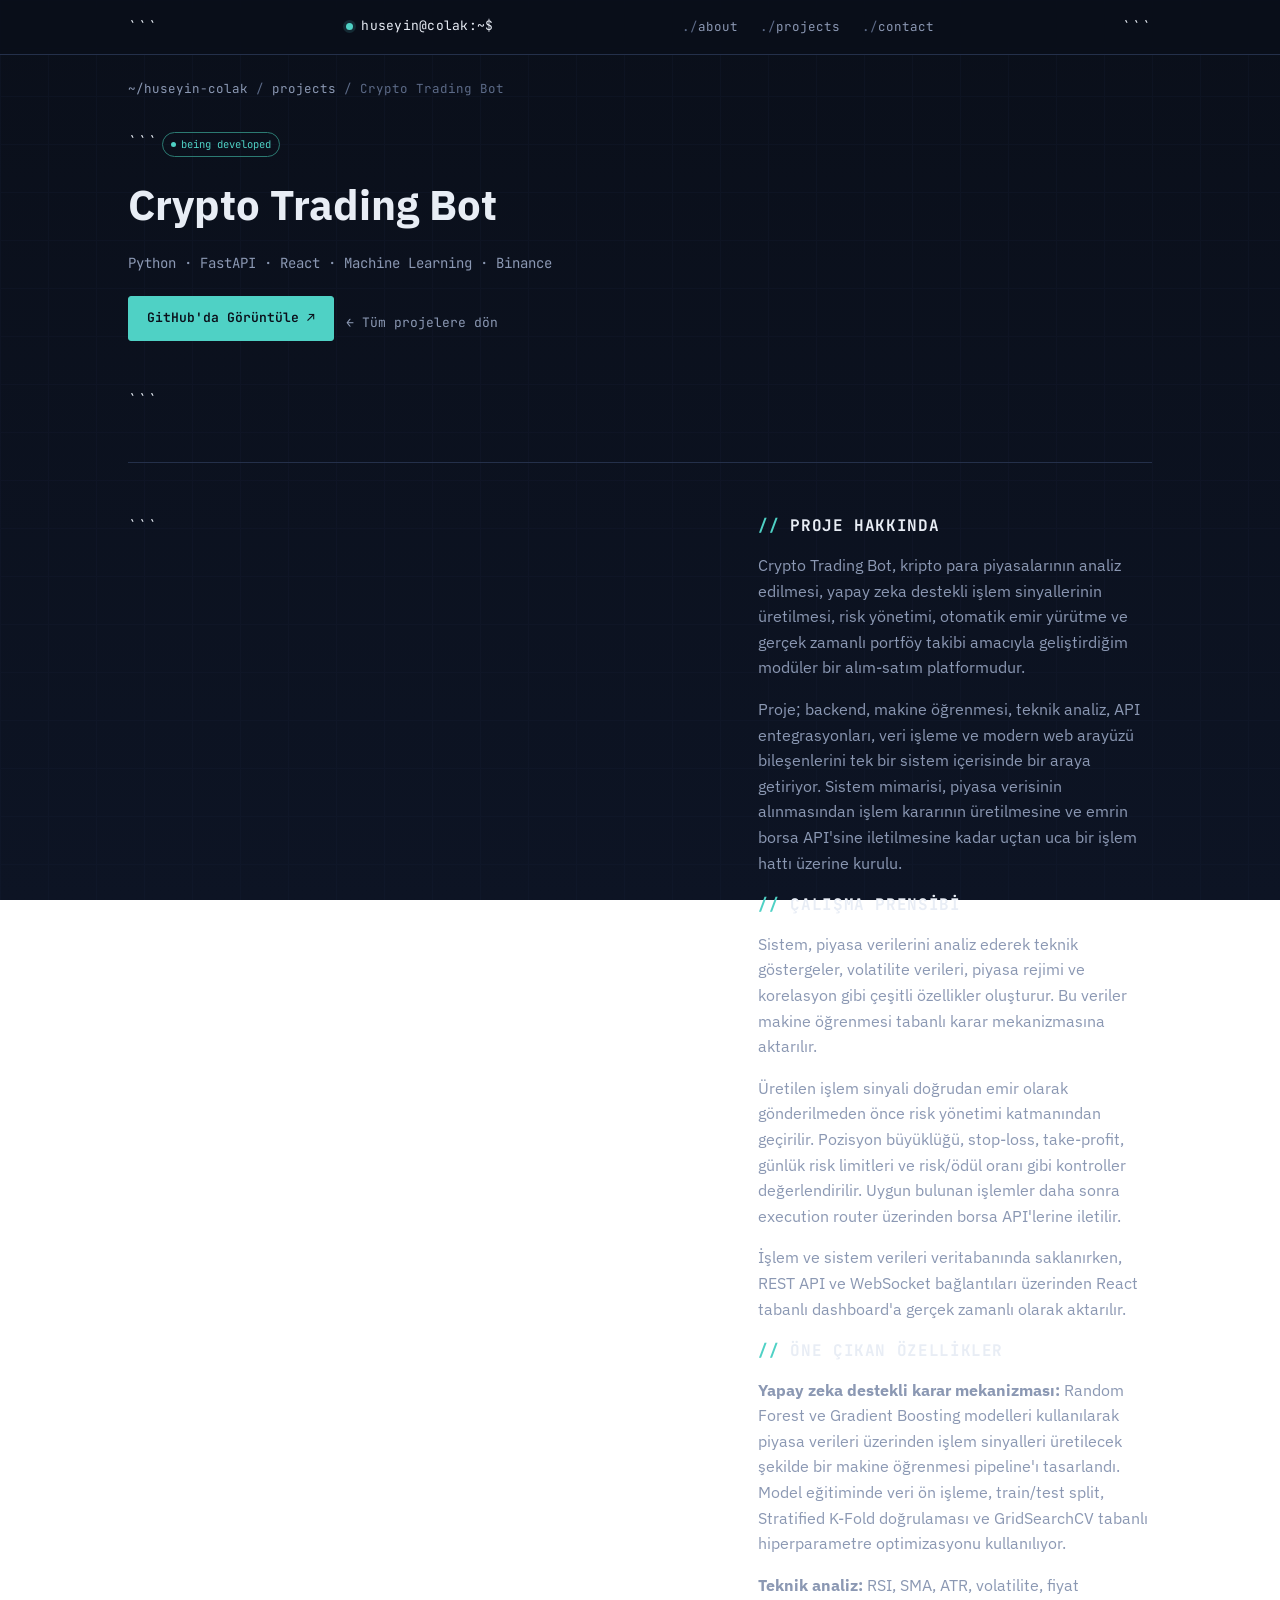
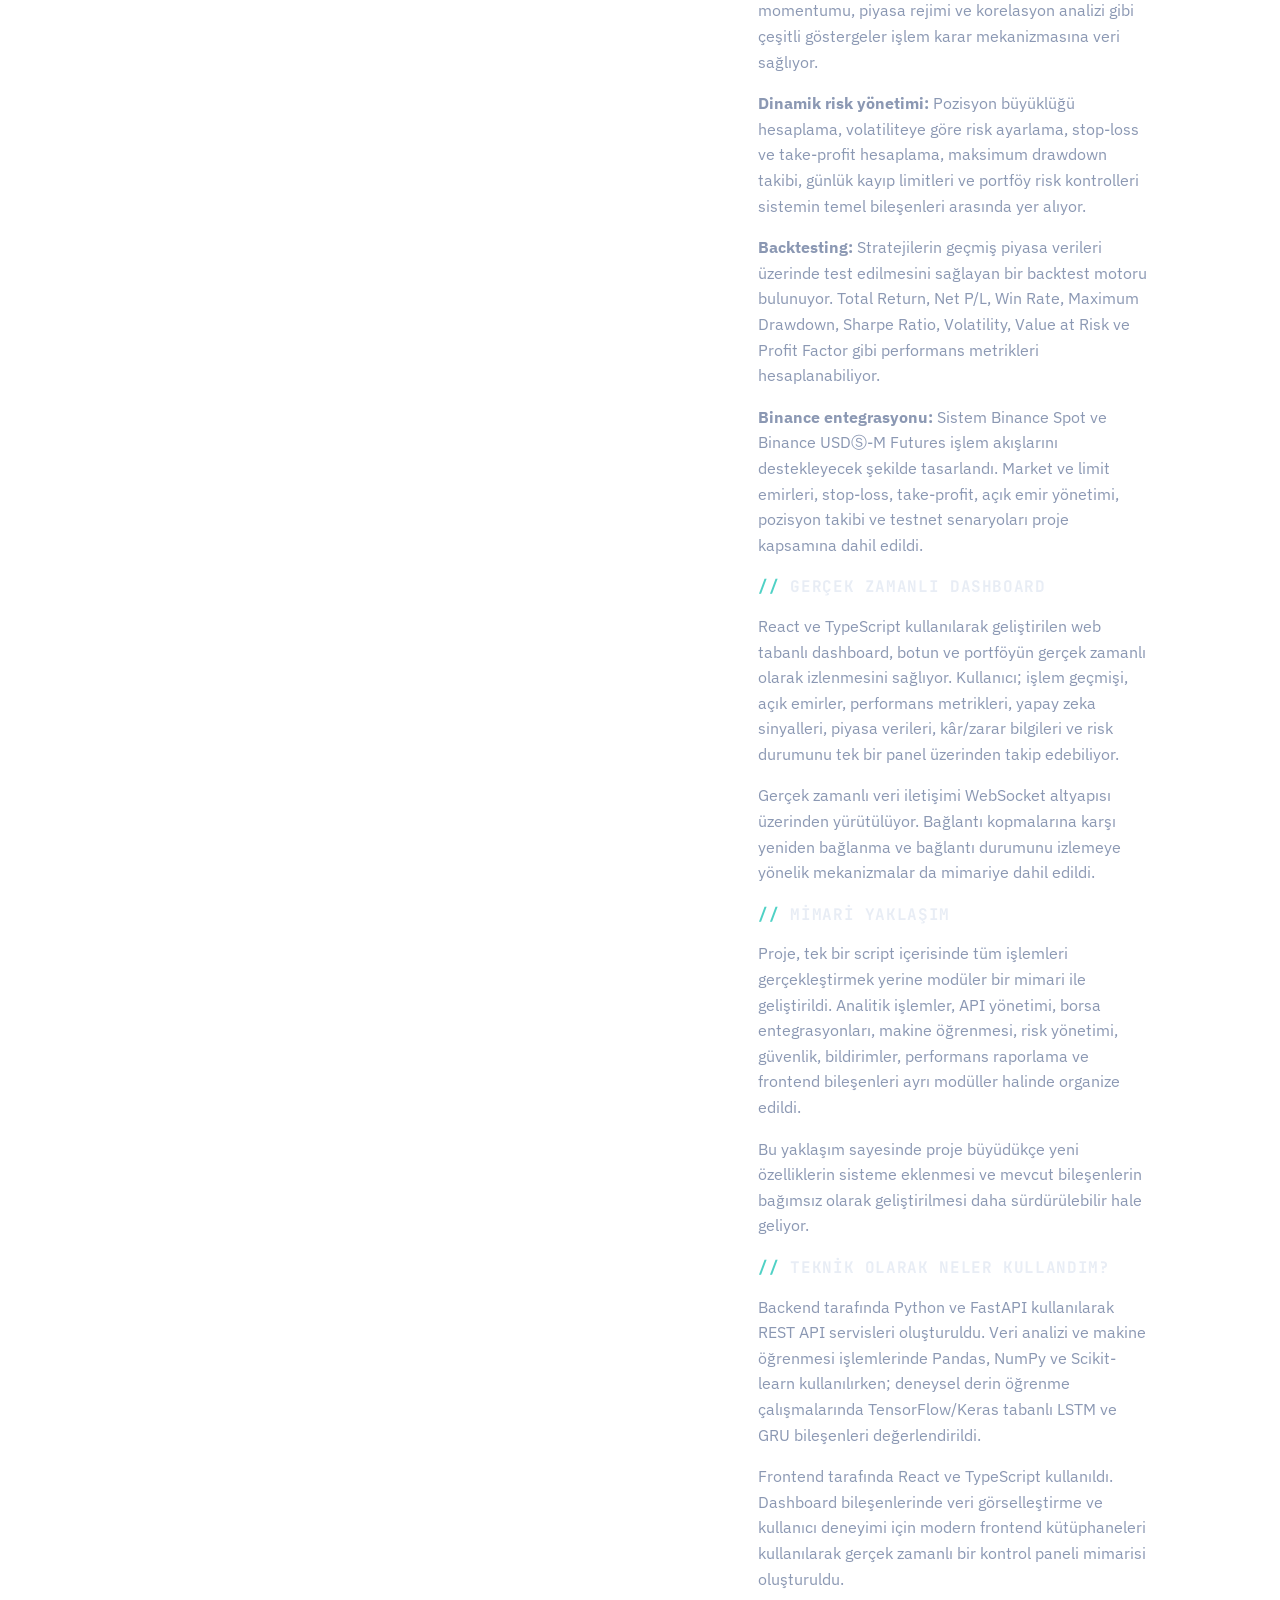
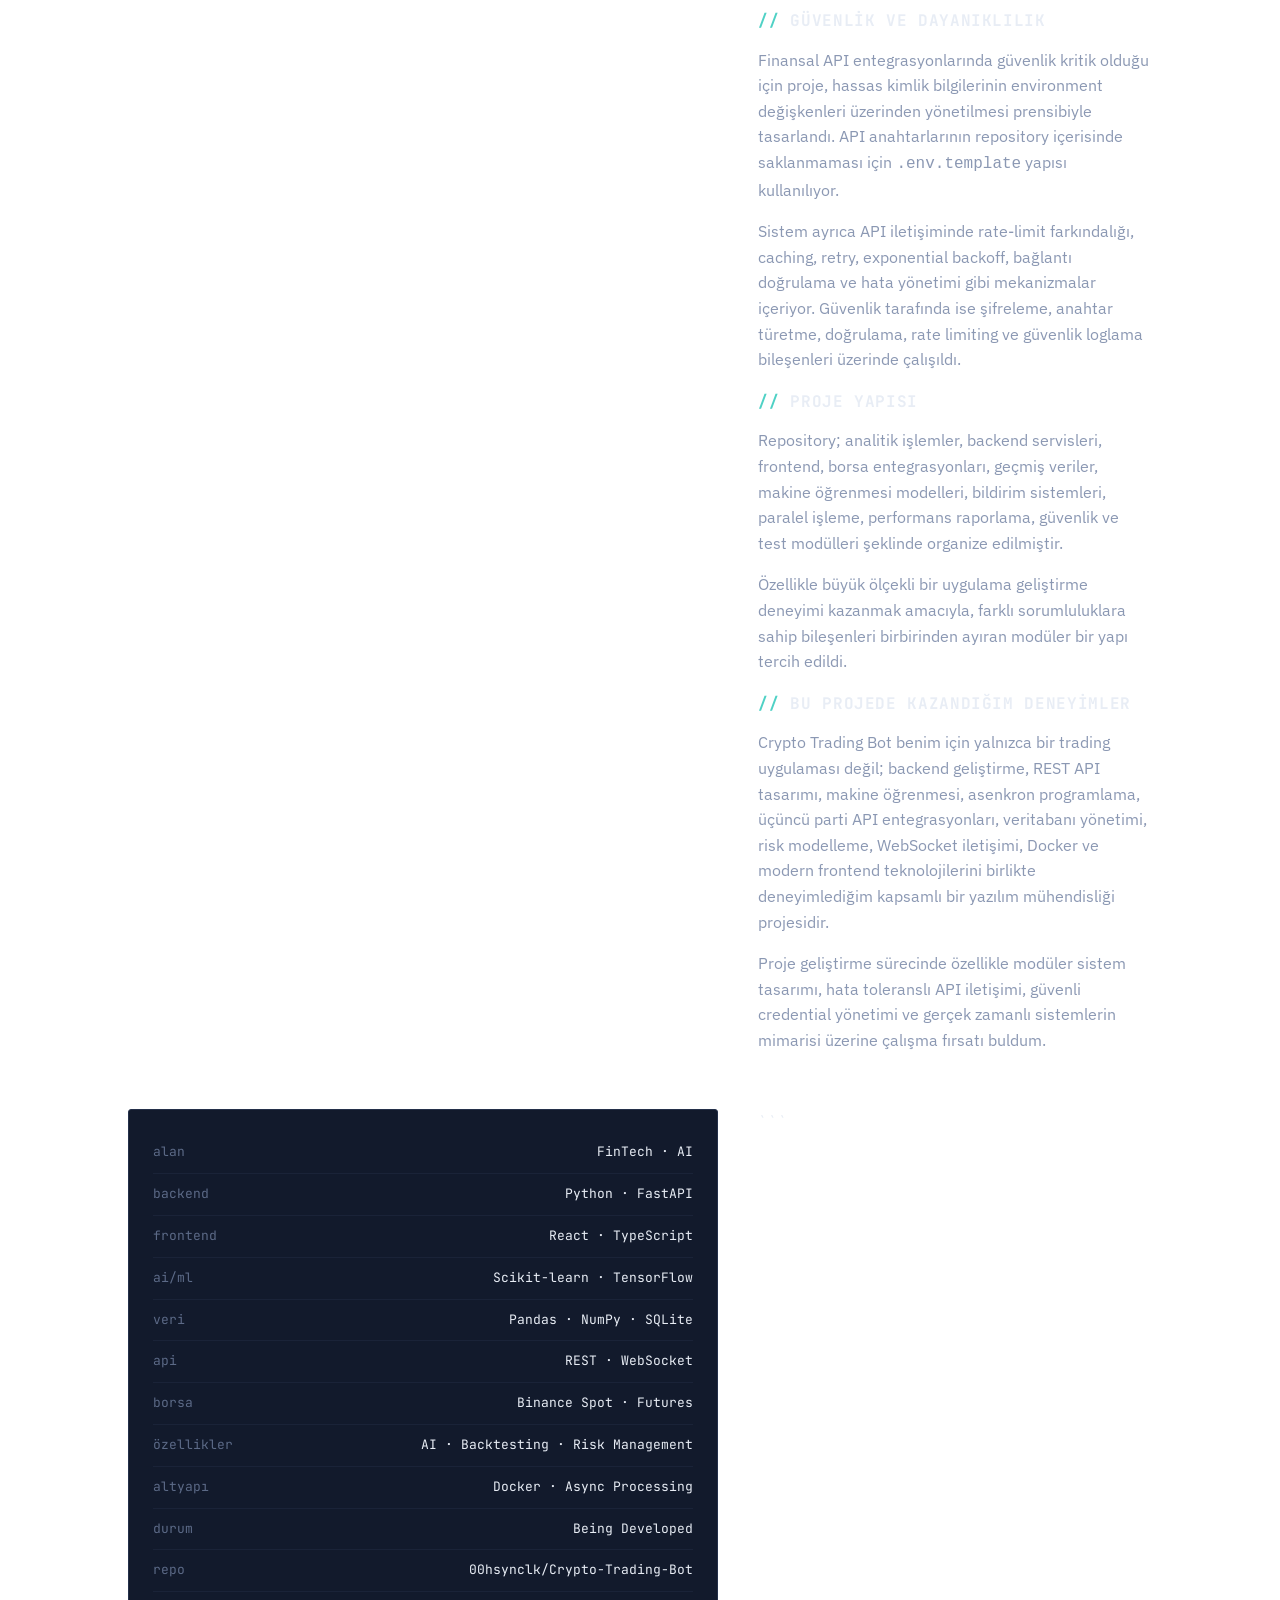
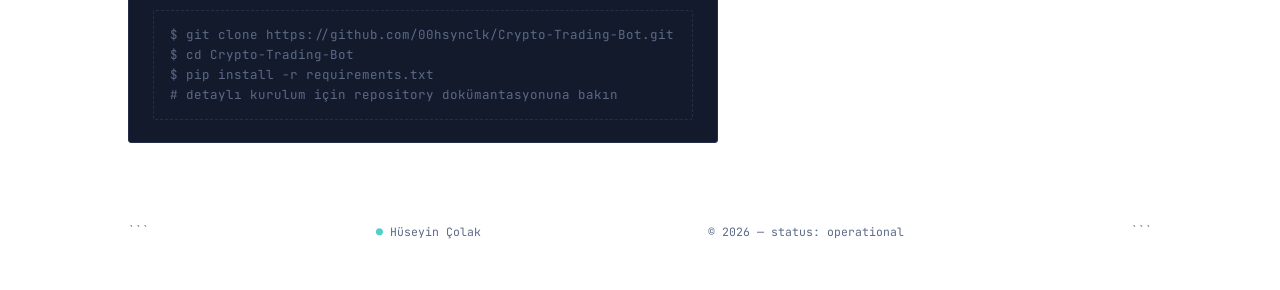
==== projects/crypto-trading-bot.html @ c1b50e59 "Update and rename ev-ilani-database.html to crypto-trading-bot.html" ====
<!DOCTYPE html>

<html lang="tr">
<head>
<meta charset="UTF-8">
<meta name="viewport" content="width=device-width, initial-scale=1.0">

<title>Crypto Trading Bot — Hüseyin Çolak</title>

<link rel="preconnect" href="https://fonts.googleapis.com">
<link href="https://fonts.googleapis.com/css2?family=JetBrains+Mono:wght@400;500;600;700&family=IBM+Plex+Sans:wght@400;500;600;700&display=swap" rel="stylesheet">

<link rel="stylesheet" href="../style.css">
</head>

<body>

<nav class="topnav">
  <div class="topnav-inner">

```
<a class="brand" href="../index.html#projects">
  <span class="dot"></span>
  huseyin@colak:~$
</a>

<div class="navlinks">
  <a href="../index.html#about">about</a>
  <a href="../index.html#projects">projects</a>
  <a href="../index.html#contact">contact</a>
</div>
```

  </div>
</nav>

<div class="wrap">

  <div class="breadcrumb">
    <a href="../index.html">~/huseyin-colak</a>
    /
    <a href="../index.html#projects">projects</a>
    /
    Crypto Trading Bot
  </div>

  <!-- HERO -->

  <header class="proj-hero">

```
<span class="pill">being developed</span>

<h1>Crypto Trading Bot</h1>

<p class="sub">
  Python · FastAPI · React · Machine Learning · Binance
</p>


<div class="hero-actions">

  <a
    class="btn primary"
    href="https://github.com/00hsynclk/Crypto-Trading-Bot"
    target="_blank"
    rel="noopener"
  >
    GitHub'da Görüntüle ↗
  </a>

  <a
    class="back-btn"
    href="../index.html#projects"
  >
    ← Tüm projelere dön
  </a>

</div>
```

  </header>

  <!-- PROJECT CONTENT -->

  <div class="proj-body">

```
<div>

  <h2>proje hakkında</h2>

  <p>
    Crypto Trading Bot, kripto para piyasalarının analiz edilmesi,
    yapay zeka destekli işlem sinyallerinin üretilmesi, risk yönetimi,
    otomatik emir yürütme ve gerçek zamanlı portföy takibi amacıyla
    geliştirdiğim modüler bir alım-satım platformudur.
  </p>

  <p>
    Proje; backend, makine öğrenmesi, teknik analiz, API entegrasyonları,
    veri işleme ve modern web arayüzü bileşenlerini tek bir sistem
    içerisinde bir araya getiriyor. Sistem mimarisi, piyasa verisinin
    alınmasından işlem kararının üretilmesine ve emrin borsa API'sine
    iletilmesine kadar uçtan uca bir işlem hattı üzerine kurulu.
  </p>


  <h2>çalışma prensibi</h2>

  <p>
    Sistem, piyasa verilerini analiz ederek teknik göstergeler,
    volatilite verileri, piyasa rejimi ve korelasyon gibi çeşitli
    özellikler oluşturur. Bu veriler makine öğrenmesi tabanlı karar
    mekanizmasına aktarılır.
  </p>

  <p>
    Üretilen işlem sinyali doğrudan emir olarak gönderilmeden önce
    risk yönetimi katmanından geçirilir. Pozisyon büyüklüğü, stop-loss,
    take-profit, günlük risk limitleri ve risk/ödül oranı gibi
    kontroller değerlendirilir. Uygun bulunan işlemler daha sonra
    execution router üzerinden borsa API'lerine iletilir.
  </p>

  <p>
    İşlem ve sistem verileri veritabanında saklanırken, REST API ve
    WebSocket bağlantıları üzerinden React tabanlı dashboard'a gerçek
    zamanlı olarak aktarılır.
  </p>


  <h2>öne çıkan özellikler</h2>

  <p>
    <strong>Yapay zeka destekli karar mekanizması:</strong>
    Random Forest ve Gradient Boosting modelleri kullanılarak piyasa
    verileri üzerinden işlem sinyalleri üretilecek şekilde bir makine
    öğrenmesi pipeline'ı tasarlandı. Model eğitiminde veri ön işleme,
    train/test split, Stratified K-Fold doğrulaması ve GridSearchCV
    tabanlı hiperparametre optimizasyonu kullanılıyor.
  </p>

  <p>
    <strong>Teknik analiz:</strong>
    RSI, SMA, ATR, volatilite, fiyat momentumu, piyasa rejimi ve
    korelasyon analizi gibi çeşitli göstergeler işlem karar mekanizmasına
    veri sağlıyor.
  </p>

  <p>
    <strong>Dinamik risk yönetimi:</strong>
    Pozisyon büyüklüğü hesaplama, volatiliteye göre risk ayarlama,
    stop-loss ve take-profit hesaplama, maksimum drawdown takibi,
    günlük kayıp limitleri ve portföy risk kontrolleri sistemin temel
    bileşenleri arasında yer alıyor.
  </p>

  <p>
    <strong>Backtesting:</strong>
    Stratejilerin geçmiş piyasa verileri üzerinde test edilmesini sağlayan
    bir backtest motoru bulunuyor. Total Return, Net P/L, Win Rate,
    Maximum Drawdown, Sharpe Ratio, Volatility, Value at Risk ve
    Profit Factor gibi performans metrikleri hesaplanabiliyor.
  </p>

  <p>
    <strong>Binance entegrasyonu:</strong>
    Sistem Binance Spot ve Binance USDⓈ-M Futures işlem akışlarını
    destekleyecek şekilde tasarlandı. Market ve limit emirleri,
    stop-loss, take-profit, açık emir yönetimi, pozisyon takibi ve
    testnet senaryoları proje kapsamına dahil edildi.
  </p>


  <h2>gerçek zamanlı dashboard</h2>

  <p>
    React ve TypeScript kullanılarak geliştirilen web tabanlı dashboard,
    botun ve portföyün gerçek zamanlı olarak izlenmesini sağlıyor.
    Kullanıcı; işlem geçmişi, açık emirler, performans metrikleri,
    yapay zeka sinyalleri, piyasa verileri, kâr/zarar bilgileri ve
    risk durumunu tek bir panel üzerinden takip edebiliyor.
  </p>

  <p>
    Gerçek zamanlı veri iletişimi WebSocket altyapısı üzerinden
    yürütülüyor. Bağlantı kopmalarına karşı yeniden bağlanma ve
    bağlantı durumunu izlemeye yönelik mekanizmalar da mimariye
    dahil edildi.
  </p>


  <h2>mimari yaklaşım</h2>

  <p>
    Proje, tek bir script içerisinde tüm işlemleri gerçekleştirmek yerine
    modüler bir mimari ile geliştirildi. Analitik işlemler, API yönetimi,
    borsa entegrasyonları, makine öğrenmesi, risk yönetimi, güvenlik,
    bildirimler, performans raporlama ve frontend bileşenleri ayrı
    modüller halinde organize edildi.
  </p>

  <p>
    Bu yaklaşım sayesinde proje büyüdükçe yeni özelliklerin sisteme
    eklenmesi ve mevcut bileşenlerin bağımsız olarak geliştirilmesi
    daha sürdürülebilir hale geliyor.
  </p>


  <h2>teknik olarak neler kullandım?</h2>

  <p>
    Backend tarafında Python ve FastAPI kullanılarak REST API servisleri
    oluşturuldu. Veri analizi ve makine öğrenmesi işlemlerinde Pandas,
    NumPy ve Scikit-learn kullanılırken; deneysel derin öğrenme
    çalışmalarında TensorFlow/Keras tabanlı LSTM ve GRU bileşenleri
    değerlendirildi.
  </p>

  <p>
    Frontend tarafında React ve TypeScript kullanıldı. Dashboard
    bileşenlerinde veri görselleştirme ve kullanıcı deneyimi için
    modern frontend kütüphaneleri kullanılarak gerçek zamanlı bir
    kontrol paneli mimarisi oluşturuldu.
  </p>


  <h2>güvenlik ve dayanıklılık</h2>

  <p>
    Finansal API entegrasyonlarında güvenlik kritik olduğu için proje,
    hassas kimlik bilgilerinin environment değişkenleri üzerinden
    yönetilmesi prensibiyle tasarlandı. API anahtarlarının repository
    içerisinde saklanmaması için <code>.env.template</code> yapısı
    kullanılıyor.
  </p>

  <p>
    Sistem ayrıca API iletişiminde rate-limit farkındalığı, caching,
    retry, exponential backoff, bağlantı doğrulama ve hata yönetimi
    gibi mekanizmalar içeriyor. Güvenlik tarafında ise şifreleme,
    anahtar türetme, doğrulama, rate limiting ve güvenlik loglama
    bileşenleri üzerinde çalışıldı.
  </p>


  <h2>proje yapısı</h2>

  <p>
    Repository; analitik işlemler, backend servisleri, frontend,
    borsa entegrasyonları, geçmiş veriler, makine öğrenmesi modelleri,
    bildirim sistemleri, paralel işleme, performans raporlama,
    güvenlik ve test modülleri şeklinde organize edilmiştir.
  </p>

  <p>
    Özellikle büyük ölçekli bir uygulama geliştirme deneyimi kazanmak
    amacıyla, farklı sorumluluklara sahip bileşenleri birbirinden
    ayıran modüler bir yapı tercih edildi.
  </p>


  <h2>bu projede kazandığım deneyimler</h2>

  <p>
    Crypto Trading Bot benim için yalnızca bir trading uygulaması değil;
    backend geliştirme, REST API tasarımı, makine öğrenmesi,
    asenkron programlama, üçüncü parti API entegrasyonları,
    veritabanı yönetimi, risk modelleme, WebSocket iletişimi,
    Docker ve modern frontend teknolojilerini birlikte deneyimlediğim
    kapsamlı bir yazılım mühendisliği projesidir.
  </p>

  <p>
    Proje geliştirme sürecinde özellikle modüler sistem tasarımı,
    hata toleranslı API iletişimi, güvenli credential yönetimi ve
    gerçek zamanlı sistemlerin mimarisi üzerine çalışma fırsatı
    buldum.
  </p>

</div>



<!-- SPEC PANEL -->

<aside class="spec-panel">

  <div class="row">
    <span class="k">alan</span>
    <span class="v">FinTech · AI</span>
  </div>

  <div class="row">
    <span class="k">backend</span>
    <span class="v">Python · FastAPI</span>
  </div>

  <div class="row">
    <span class="k">frontend</span>
    <span class="v">React · TypeScript</span>
  </div>

  <div class="row">
    <span class="k">ai/ml</span>
    <span class="v">Scikit-learn · TensorFlow</span>
  </div>

  <div class="row">
    <span class="k">veri</span>
    <span class="v">Pandas · NumPy · SQLite</span>
  </div>

  <div class="row">
    <span class="k">api</span>
    <span class="v">REST · WebSocket</span>
  </div>

  <div class="row">
    <span class="k">borsa</span>
    <span class="v">Binance Spot · Futures</span>
  </div>

  <div class="row">
    <span class="k">özellikler</span>
    <span class="v">AI · Backtesting · Risk Management</span>
  </div>

  <div class="row">
    <span class="k">altyapı</span>
    <span class="v">Docker · Async Processing</span>
  </div>

  <div class="row">
    <span class="k">durum</span>
    <span class="v">Being Developed</span>
  </div>

  <div class="row">
    <span class="k">repo</span>

    <span class="v">
      <a
        href="https://github.com/00hsynclk/Crypto-Trading-Bot"
        target="_blank"
        rel="noopener"
      >
        00hsynclk/Crypto-Trading-Bot
      </a>
    </span>

  </div>


  <div class="note-box">
    $ git clone https://github.com/00hsynclk/Crypto-Trading-Bot.git<br>
    $ cd Crypto-Trading-Bot<br>
    $ pip install -r requirements.txt<br>
    # detaylı kurulum için repository dokümantasyonuna bakın
  </div>

</aside>
```

  </div>

  <!-- FOOTER -->

  <footer>

```
<div>
  <span class="live-dot">●</span>
  Hüseyin Çolak
</div>

<div>
  © 2026 — status: operational
</div>
```

  </footer>

</div>

<script src="../script.js"></script>

</body>
</html>
---- style.css ----
/* ============================================================
   HÜSEYİN ÇOLAK — SYSTEM STATUS PORTFOLIO
   Design tokens
   ============================================================ */

:root {
  --bg: #0a0f1a;
  --bg-grid: #0d1424;
  --panel: #121a2c;
  --panel-2: #172136;
  --border: #24304a;
  --border-soft: #1a2338;
  --text: #e8edf5;
  --text-muted: #8b98b3;
  --text-dim: #5c6a87;
  --accent: #4fd1c5;
  --accent-dim: #2c7a72;
  --accent-amber: #f5a623;
  --accent-amber-dim: #8a5e14;
  --mono: "JetBrains Mono", "IBM Plex Mono", ui-monospace, monospace;
  --sans: "IBM Plex Sans", "Inter", system-ui, -apple-system, sans-serif;
  --radius: 3px;
  --max-w: 1080px;
}

* { box-sizing: border-box; }

html {
  scroll-behavior: smooth;
}

@media (prefers-reduced-motion: reduce) {
  html { scroll-behavior: auto; }
  *, *::before, *::after {
    animation-duration: 0.001ms !important;
    animation-iteration-count: 1 !important;
    transition-duration: 0.001ms !important;
  }
}

body {
  margin: 0;
  background:
    linear-gradient(180deg, var(--bg) 0%, var(--bg-grid) 100%);
  background-attachment: fixed;
  color: var(--text);
  font-family: var(--sans);
  font-size: 16px;
  line-height: 1.6;
  -webkit-font-smoothing: antialiased;
}

/* faint grid texture */
body::before {
  content: "";
  position: fixed;
  inset: 0;
  pointer-events: none;
  background-image:
    linear-gradient(var(--border-soft) 1px, transparent 1px),
    linear-gradient(90deg, var(--border-soft) 1px, transparent 1px);
  background-size: 48px 48px;
  opacity: 0.25;
  z-index: 0;
}

a { color: inherit; text-decoration: none; }

::selection {
  background: var(--accent-dim);
  color: #fff;
}

:focus-visible {
  outline: 2px solid var(--accent);
  outline-offset: 2px;
}

.wrap {
  position: relative;
  z-index: 1;
  max-width: var(--max-w);
  margin: 0 auto;
  padding: 0 28px;
}

/* ---------- top nav ---------- */
.topnav {
  position: sticky;
  top: 0;
  z-index: 50;
  background: rgba(10, 15, 26, 0.86);
  backdrop-filter: blur(10px);
  border-bottom: 1px solid var(--border);
}

.topnav-inner {
  max-width: var(--max-w);
  margin: 0 auto;
  padding: 14px 28px;
  display: flex;
  align-items: center;
  justify-content: space-between;
  gap: 16px;
  flex-wrap: wrap;
}

.brand {
  font-family: var(--mono);
  font-size: 13px;
  letter-spacing: 0.02em;
  color: var(--text);
  display: flex;
  align-items: center;
  gap: 8px;
}

.brand .dot {
  width: 7px;
  height: 7px;
  border-radius: 50%;
  background: var(--accent);
  box-shadow: 0 0 0 3px rgba(79, 209, 197, 0.15);
  animation: pulse 2.4s ease-in-out infinite;
  flex-shrink: 0;
}

@keyframes pulse {
  0%, 100% { box-shadow: 0 0 0 3px rgba(79, 209, 197, 0.15); opacity: 1; }
  50% { box-shadow: 0 0 0 6px rgba(79, 209, 197, 0.05); opacity: 0.75; }
}

.navlinks {
  display: flex;
  gap: 22px;
  font-family: var(--mono);
  font-size: 12.5px;
  color: var(--text-muted);
  flex-wrap: wrap;
}

.navlinks a { transition: color 0.15s; white-space: nowrap; }
.navlinks a:hover { color: var(--accent); }
.navlinks a::before { content: "./"; color: var(--text-dim); }

/* ---------- hero ---------- */
.hero {
  padding: 88px 0 64px;
  border-bottom: 1px solid var(--border);
}

.status-line {
  font-family: var(--mono);
  font-size: 12.5px;
  color: var(--accent);
  letter-spacing: 0.06em;
  display: inline-flex;
  align-items: center;
  gap: 8px;
  padding: 5px 10px;
  border: 1px solid var(--accent-dim);
  border-radius: var(--radius);
  background: rgba(79, 209, 197, 0.06);
  margin-bottom: 28px;
}

.status-line .dot {
  width: 6px; height: 6px; border-radius: 50%;
  background: var(--accent);
  animation: pulse 2.4s ease-in-out infinite;
}

.hero h1 {
  font-family: var(--mono);
  font-weight: 700;
  font-size: clamp(34px, 6vw, 58px);
  line-height: 1.05;
  margin: 0 0 6px;
  letter-spacing: -0.01em;
}

.hero h1 .cursor {
  display: inline-block;
  width: 0.5em;
  background: var(--accent);
  animation: blink 1s steps(1) infinite;
  margin-left: 4px;
}

@keyframes blink { 50% { opacity: 0; } }

.hero .role {
  font-family: var(--mono);
  font-size: clamp(14px, 2vw, 17px);
  color: var(--accent-amber);
  margin: 0 0 22px;
  letter-spacing: 0.02em;
}

.hero p.lede {
  max-width: 620px;
  color: var(--text-muted);
  font-size: 16px;
  margin: 0 0 34px;
}

.hero-actions {
  display: flex;
  gap: 12px;
  flex-wrap: wrap;
  margin-bottom: 46px;
}

.btn {
  font-family: var(--mono);
  font-size: 13px;
  padding: 11px 18px;
  border-radius: var(--radius);
  border: 1px solid var(--border);
  color: var(--text);
  display: inline-flex;
  align-items: center;
  gap: 8px;
  transition: border-color 0.15s, background 0.15s, transform 0.1s;
}

.btn:hover { border-color: var(--accent); background: rgba(79, 209, 197, 0.06); transform: translateY(-1px); }

.btn.primary {
  background: var(--accent);
  color: #0a0f1a;
  border-color: var(--accent);
  font-weight: 600;
}

.btn.primary:hover { background: #6fe0d5; }

.stat-row {
  display: flex;
  flex-wrap: wrap;
  gap: 0;
  font-family: var(--mono);
  border: 1px solid var(--border);
  border-radius: var(--radius);
  overflow: hidden;
}

.stat {
  flex: 1;
  min-width: 130px;
  padding: 16px 20px;
  border-right: 1px solid var(--border);
}
.stat:last-child { border-right: none; }

.stat .num { font-size: 22px; color: var(--accent); font-weight: 700; }
.stat .label { font-size: 11px; color: var(--text-dim); text-transform: uppercase; letter-spacing: 0.06em; margin-top: 4px; }

/* ---------- sections ---------- */
section { padding: 72px 0; border-bottom: 1px solid var(--border); }
section:last-of-type { border-bottom: none; }

.section-head {
  display: flex;
  align-items: baseline;
  gap: 14px;
  margin-bottom: 34px;
}

.section-head .idx {
  font-family: var(--mono);
  font-size: 12px;
  color: var(--text-dim);
  border: 1px solid var(--border);
  padding: 3px 8px;
  border-radius: var(--radius);
}

.section-head h2 {
  font-family: var(--mono);
  font-size: 22px;
  margin: 0;
  letter-spacing: -0.01em;
}

.section-head .rule {
  flex: 1;
  height: 1px;
  background: repeating-linear-gradient(90deg, var(--border) 0 6px, transparent 6px 12px);
}

/* fade-in-on-scroll */
.reveal {
  opacity: 0;
  transform: translateY(14px);
  transition: opacity 0.6s ease, transform 0.6s ease;
}
.reveal.in { opacity: 1; transform: translateY(0); }

/* ---------- about ---------- */
.about-grid {
  display: grid;
  grid-template-columns: 1.4fr 1fr;
  gap: 40px;
}

.about-grid p { color: var(--text-muted); margin: 0 0 16px; }
.about-grid p:last-child { margin-bottom: 0; }

.info-panel {
  background: var(--panel);
  border: 1px solid var(--border);
  border-radius: var(--radius);
  padding: 20px 22px;
  font-family: var(--mono);
  font-size: 13px;
  height: fit-content;
}

.info-panel .row {
  display: flex;
  justify-content: space-between;
  gap: 12px;
  padding: 9px 0;
  border-bottom: 1px solid var(--border-soft);
}
.info-panel .row:last-child { border-bottom: none; }
.info-panel .row .k { color: var(--text-dim); }
.info-panel .row .v { color: var(--text); text-align: right; }
.info-panel .row .v a:hover { color: var(--accent); }

@media (max-width: 760px) {
  .about-grid { grid-template-columns: 1fr; }
}

/* ---------- experience (log stream) ---------- */
.log-stream {
  border-left: 1px solid var(--border);
  margin-left: 6px;
  padding-left: 30px;
  display: flex;
  flex-direction: column;
  gap: 40px;
}

.log-entry { position: relative; }

.log-entry::before {
  content: "";
  position: absolute;
  left: -35.5px;
  top: 4px;
  width: 9px;
  height: 9px;
  border-radius: 50%;
  background: var(--bg);
  border: 2px solid var(--accent);
}

.log-entry .meta {
  font-family: var(--mono);
  font-size: 11.5px;
  color: var(--text-dim);
  text-transform: uppercase;
  letter-spacing: 0.06em;
  margin-bottom: 6px;
}

.log-entry .meta .badge {
  color: var(--accent);
  border: 1px solid var(--accent-dim);
  padding: 2px 7px;
  border-radius: var(--radius);
  margin-right: 8px;
  text-transform: none;
  letter-spacing: 0;
}

.log-entry h3 {
  font-family: var(--sans);
  font-size: 18px;
  margin: 0 0 2px;
}

.log-entry .company {
  font-family: var(--mono);
  font-size: 13px;
  color: var(--accent-amber);
  margin-bottom: 14px;
}

.log-entry ul {
  margin: 0;
  padding: 0;
  list-style: none;
  color: var(--text-muted);
  font-size: 14.5px;
}

.log-entry li {
  position: relative;
  padding-left: 18px;
  margin-bottom: 8px;
}

.log-entry li::before {
  content: ">";
  position: absolute;
  left: 0;
  color: var(--text-dim);
  font-family: var(--mono);
}

/* ---------- stack ---------- */
.stack-grid {
  display: grid;
  grid-template-columns: repeat(auto-fit, minmax(220px, 1fr));
  gap: 18px;
}

.stack-card {
  background: var(--panel);
  border: 1px solid var(--border);
  border-radius: var(--radius);
  padding: 18px 20px;
}

.stack-card .stack-title {
  font-family: var(--mono);
  font-size: 12px;
  color: var(--text-dim);
  text-transform: uppercase;
  letter-spacing: 0.08em;
  margin-bottom: 12px;
  display: flex;
  align-items: center;
  gap: 6px;
}
.stack-card .stack-title::before { content: "#"; color: var(--accent); }

.tag-list { display: flex; flex-wrap: wrap; gap: 7px; }

.tag {
  font-family: var(--mono);
  font-size: 12.5px;
  padding: 5px 10px;
  border-radius: var(--radius);
  background: var(--panel-2);
  border: 1px solid var(--border);
  color: var(--text);
}

/* ---------- projects ---------- */
.project-grid {
  display: grid;
  grid-template-columns: repeat(auto-fit, minmax(280px, 1fr));
  gap: 18px;
}

.project-card {
  background: var(--panel);
  border: 1px solid var(--border);
  border-radius: var(--radius);
  padding: 22px 22px 20px;
  display: flex;
  flex-direction: column;
  gap: 12px;
  transition: border-color 0.18s, transform 0.18s, background 0.18s;
}

.project-card:hover {
  border-color: var(--accent);
  background: var(--panel-2);
  transform: translateY(-3px);
}

.project-card .pc-top {
  display: flex;
  justify-content: space-between;
  align-items: flex-start;
  gap: 10px;
}

.project-card h3 {
  font-family: var(--sans);
  font-size: 17px;
  margin: 0;
}

.pill {
  font-family: var(--mono);
  font-size: 10.5px;
  color: var(--accent);
  border: 1px solid var(--accent-dim);
  padding: 3px 8px;
  border-radius: 20px;
  white-space: nowrap;
  display: inline-flex;
  align-items: center;
  gap: 5px;
}
.pill::before {
  content: "";
  width: 5px; height: 5px; border-radius: 50%;
  background: var(--accent);
}

.project-card p {
  color: var(--text-muted);
  font-size: 14px;
  margin: 0;
  flex: 1;
}

.project-card .pc-foot {
  display: flex;
  justify-content: space-between;
  align-items: center;
  font-family: var(--mono);
  font-size: 11.5px;
  color: var(--text-dim);
  padding-top: 10px;
  border-top: 1px solid var(--border-soft);
}

.project-card .pc-foot .arrow { color: var(--accent); transition: transform 0.15s; }
.project-card:hover .pc-foot .arrow { transform: translateX(4px); }

/* ---------- education ---------- */
.edu-panel {
  background: var(--panel);
  border: 1px solid var(--border);
  border-radius: var(--radius);
  padding: 24px 26px;
  display: flex;
  justify-content: space-between;
  align-items: center;
  gap: 20px;
  flex-wrap: wrap;
}

.edu-panel h3 { margin: 0 0 6px; font-size: 18px; font-family: var(--sans); }
.edu-panel .edu-sub { color: var(--text-muted); font-size: 14px; }
.edu-panel .edu-date {
  font-family: var(--mono);
  font-size: 13px;
  color: var(--accent-amber);
  border: 1px solid var(--accent-amber-dim);
  padding: 6px 12px;
  border-radius: var(--radius);
}

/* ---------- contact ---------- */
.contact-panel {
  background: var(--panel);
  border: 1px solid var(--border);
  border-radius: var(--radius);
  padding: 34px;
  text-align: center;
}

.contact-panel h2 {
  font-family: var(--mono);
  font-size: 24px;
  margin: 0 0 10px;
}

.contact-panel p {
  color: var(--text-muted);
  margin: 0 0 26px;
}

.contact-actions {
  display: flex;
  gap: 12px;
  justify-content: center;
  flex-wrap: wrap;
}

/* ---------- footer ---------- */
footer {
  padding: 30px 0 50px;
  font-family: var(--mono);
  font-size: 11.5px;
  color: var(--text-dim);
  display: flex;
  justify-content: space-between;
  flex-wrap: wrap;
  gap: 10px;
}

footer span.live-dot {
  color: var(--accent);
}

/* ---------- project detail page ---------- */
.breadcrumb {
  font-family: var(--mono);
  font-size: 12.5px;
  color: var(--text-dim);
  padding: 24px 0 0;
}
.breadcrumb a { color: var(--text-muted); }
.breadcrumb a:hover { color: var(--accent); }

.proj-hero { padding: 30px 0 50px; border-bottom: 1px solid var(--border); }

.proj-hero h1 {
  font-family: var(--sans);
  font-weight: 700;
  font-size: clamp(28px, 5vw, 42px);
  margin: 14px 0 10px;
}

.proj-hero .sub {
  font-family: var(--mono);
  color: var(--text-muted);
  font-size: 14px;
  margin-bottom: 22px;
}

.proj-body {
  display: grid;
  grid-template-columns: 1.5fr 1fr;
  gap: 40px;
  padding: 50px 0;
}

@media (max-width: 760px) {
  .proj-body { grid-template-columns: 1fr; }
}

.proj-body h2 {
  font-family: var(--mono);
  font-size: 16px;
  color: var(--text);
  margin: 0 0 14px;
  text-transform: uppercase;
  letter-spacing: 0.04em;
}
.proj-body h2::before { content: "// "; color: var(--accent); }

.proj-body p { color: var(--text-muted); margin: 0 0 16px; }

.spec-panel {
  background: var(--panel);
  border: 1px solid var(--border);
  border-radius: var(--radius);
  padding: 22px 24px;
  height: fit-content;
}

.spec-panel .row {
  display: flex;
  justify-content: space-between;
  padding: 10px 0;
  border-bottom: 1px solid var(--border-soft);
  font-family: var(--mono);
  font-size: 13px;
}
.spec-panel .row:last-child { border-bottom: none; }
.spec-panel .row .k { color: var(--text-dim); }
.spec-panel .row .v { color: var(--text); text-align: right; }

.note-box {
  margin-top: 18px;
  border: 1px dashed var(--border);
  border-radius: var(--radius);
  padding: 14px 16px;
  font-size: 12.5px;
  color: var(--text-dim);
  font-family: var(--mono);
  line-height: 1.6;
}

.back-btn {
  display: inline-flex;
  align-items: center;
  gap: 8px;
  font-family: var(--mono);
  font-size: 13px;
  color: var(--text-muted);
  margin-top: 10px;
}
.back-btn:hover { color: var(--accent); }

@media (max-width: 600px) {
  .hero { padding: 64px 0 44px; }
  section { padding: 54px 0; }
  .navlinks { display: none; }
}

.pill.being-developed {
  color: #4ade80;
  border-color: rgba(74, 222, 128, 0.4);
  background: rgba(74, 222, 128, 0.08);
}
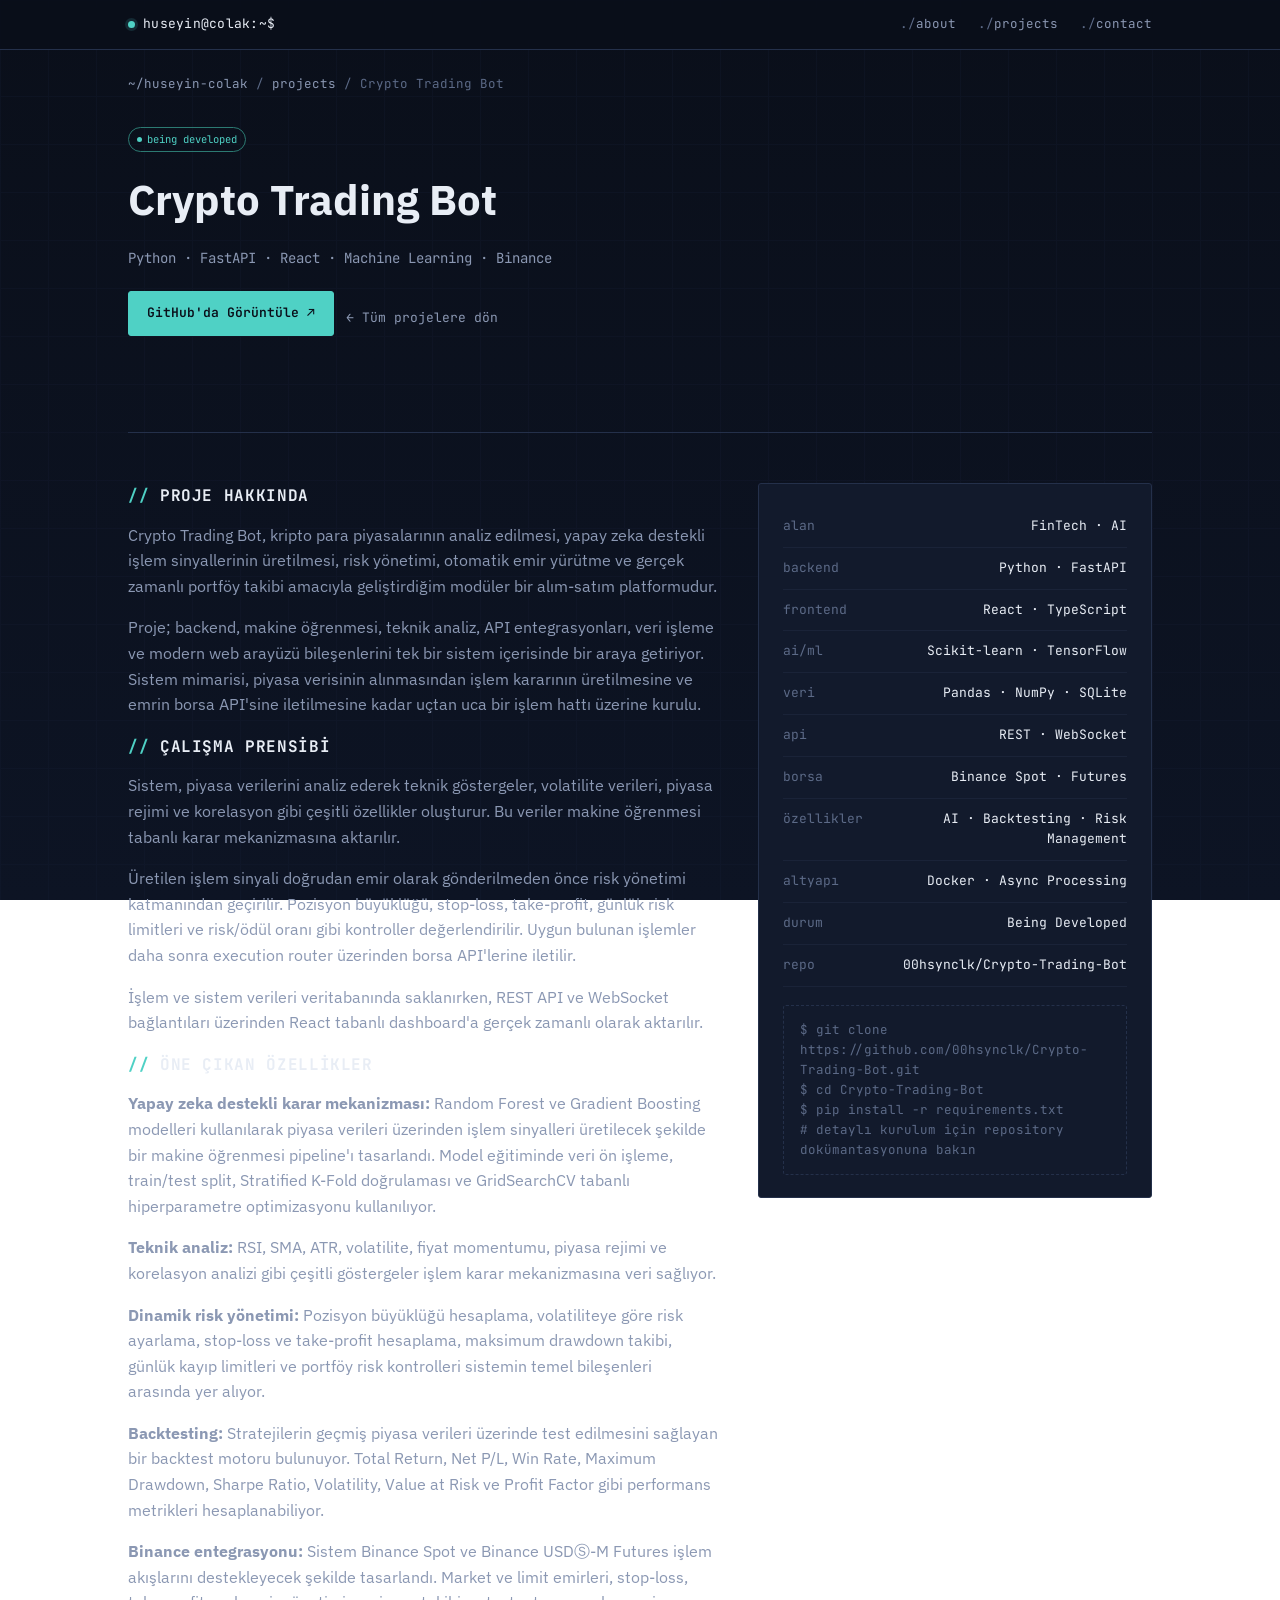
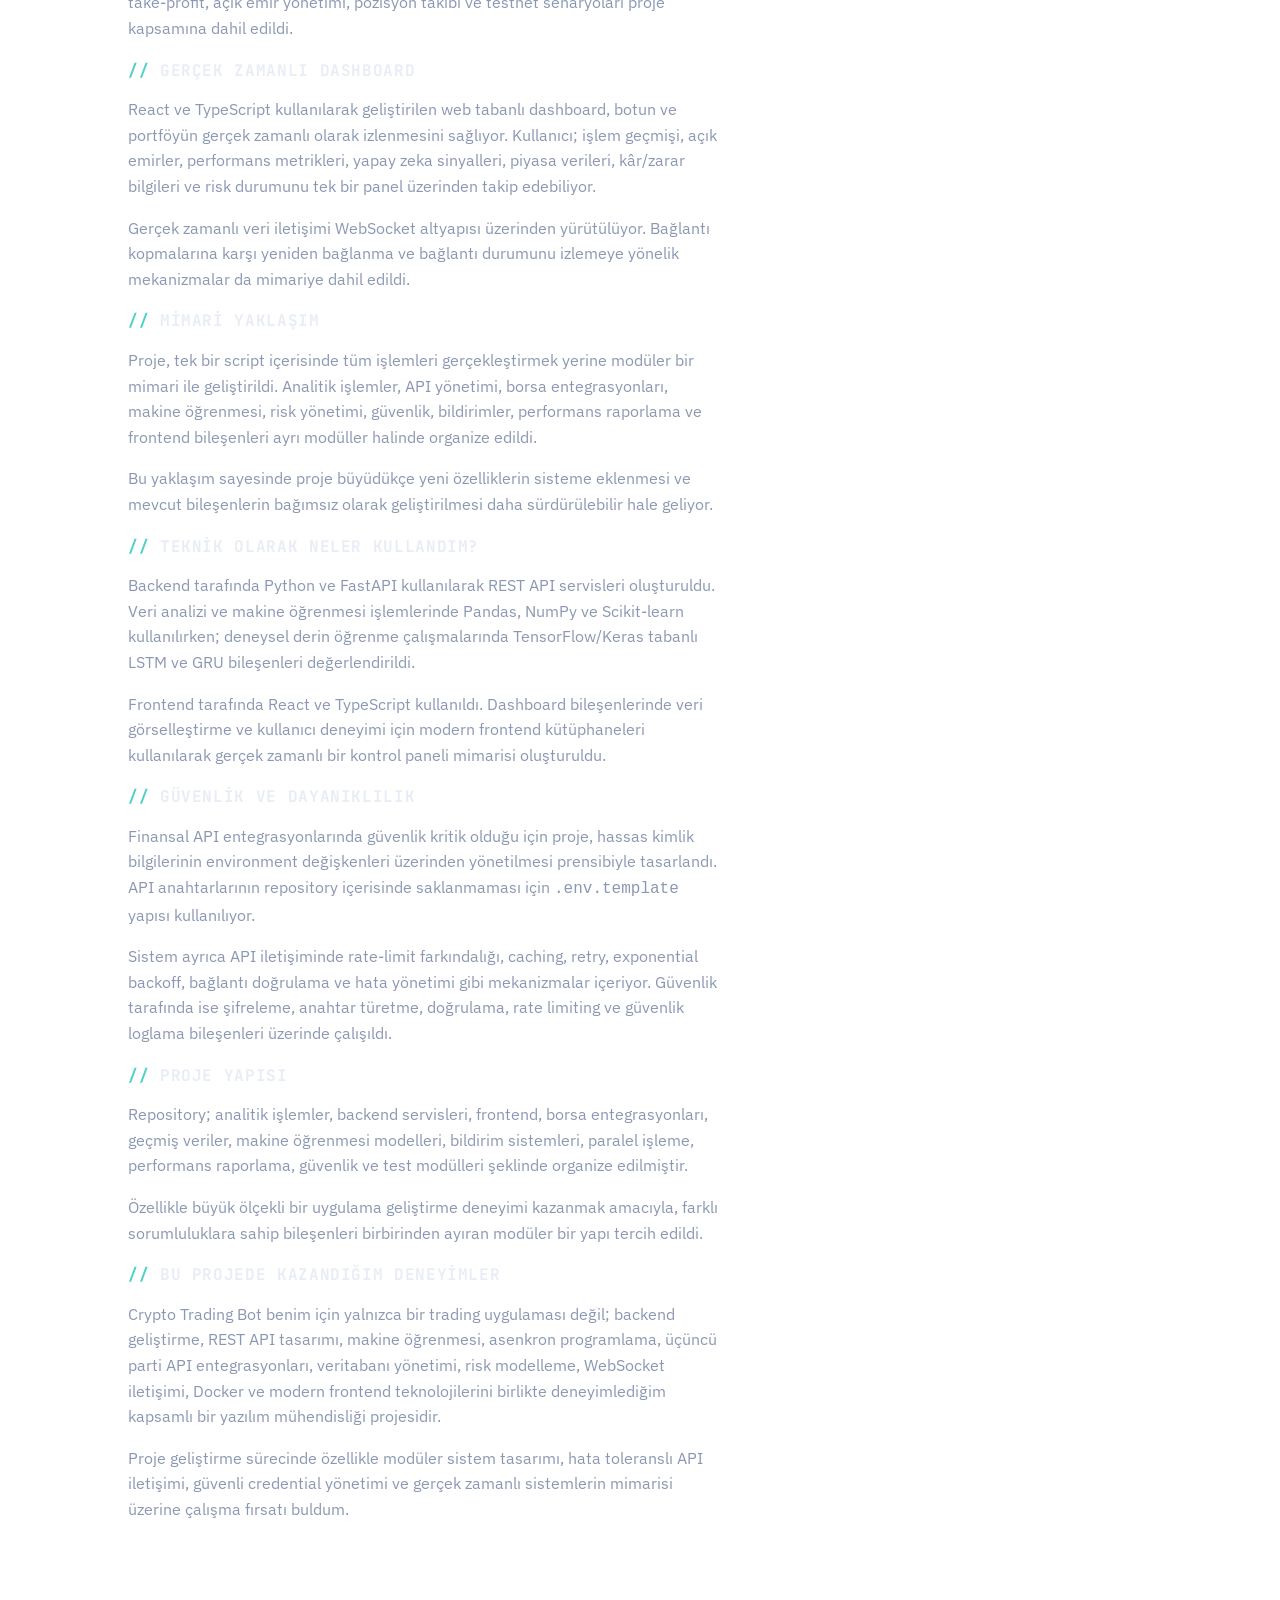
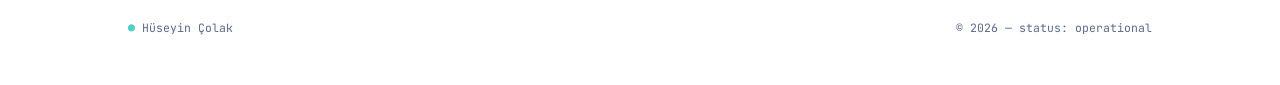
==== commit 7402ed54: "Update crypto-trading-bot.html" ====
--- a/projects/crypto-trading-bot.html
+++ b/projects/crypto-trading-bot.html
@@ -1,390 +1,104 @@
 <!DOCTYPE html>
-
 <html lang="tr">
 <head>
 <meta charset="UTF-8">
 <meta name="viewport" content="width=device-width, initial-scale=1.0">
-
 <title>Crypto Trading Bot — Hüseyin Çolak</title>
-
 <link rel="preconnect" href="https://fonts.googleapis.com">
 <link href="https://fonts.googleapis.com/css2?family=JetBrains+Mono:wght@400;500;600;700&family=IBM+Plex+Sans:wght@400;500;600;700&display=swap" rel="stylesheet">
-
 <link rel="stylesheet" href="../style.css">
 </head>
-
 <body>
 
 <nav class="topnav">
   <div class="topnav-inner">
-
-```
-<a class="brand" href="../index.html#projects">
-  <span class="dot"></span>
-  huseyin@colak:~$
-</a>
-
-<div class="navlinks">
-  <a href="../index.html#about">about</a>
-  <a href="../index.html#projects">projects</a>
-  <a href="../index.html#contact">contact</a>
-</div>
-```
-
+    <a class="brand" href="../index.html#projects"><span class="dot"></span> huseyin@colak:~$</a>
+    <div class="navlinks">
+      <a href="../index.html#about">about</a>
+      <a href="../index.html#projects">projects</a>
+      <a href="../index.html#contact">contact</a>
+    </div>
   </div>
 </nav>
 
 <div class="wrap">
+  <div class="breadcrumb"><a href="../index.html">~/huseyin-colak</a> / <a href="../index.html#projects">projects</a> / Crypto Trading Bot</div>
 
-  <div class="breadcrumb">
-    <a href="../index.html">~/huseyin-colak</a>
-    /
-    <a href="../index.html#projects">projects</a>
-    /
-    Crypto Trading Bot
+  <header class="proj-hero">
+    <span class="pill">being developed</span>
+    <h1>Crypto Trading Bot</h1>
+    <p class="sub">Python · FastAPI · React · Machine Learning · Binance</p>
+    <div class="hero-actions">
+      <a class="btn primary" href="https://github.com/00hsynclk/Crypto-Trading-Bot" target="_blank" rel="noopener">GitHub'da Görüntüle ↗</a>
+      <a class="back-btn" href="../index.html#projects">← Tüm projelere dön</a>
+    </div>
+  </header>
+
+  <div class="proj-body">
+    <div>
+      <h2>proje hakkında</h2>
+      <p>Crypto Trading Bot, kripto para piyasalarının analiz edilmesi, yapay zeka destekli işlem sinyallerinin üretilmesi, risk yönetimi, otomatik emir yürütme ve gerçek zamanlı portföy takibi amacıyla geliştirdiğim modüler bir alım-satım platformudur.</p>
+      <p>Proje; backend, makine öğrenmesi, teknik analiz, API entegrasyonları, veri işleme ve modern web arayüzü bileşenlerini tek bir sistem içerisinde bir araya getiriyor. Sistem mimarisi, piyasa verisinin alınmasından işlem kararının üretilmesine ve emrin borsa API'sine iletilmesine kadar uçtan uca bir işlem hattı üzerine kurulu.</p>
+
+      <h2>çalışma prensibi</h2>
+      <p>Sistem, piyasa verilerini analiz ederek teknik göstergeler, volatilite verileri, piyasa rejimi ve korelasyon gibi çeşitli özellikler oluşturur. Bu veriler makine öğrenmesi tabanlı karar mekanizmasına aktarılır.</p>
+      <p>Üretilen işlem sinyali doğrudan emir olarak gönderilmeden önce risk yönetimi katmanından geçirilir. Pozisyon büyüklüğü, stop-loss, take-profit, günlük risk limitleri ve risk/ödül oranı gibi kontroller değerlendirilir. Uygun bulunan işlemler daha sonra execution router üzerinden borsa API'lerine iletilir.</p>
+      <p>İşlem ve sistem verileri veritabanında saklanırken, REST API ve WebSocket bağlantıları üzerinden React tabanlı dashboard'a gerçek zamanlı olarak aktarılır.</p>
+
+      <h2>öne çıkan özellikler</h2>
+      <p><strong>Yapay zeka destekli karar mekanizması:</strong> Random Forest ve Gradient Boosting modelleri kullanılarak piyasa verileri üzerinden işlem sinyalleri üretilecek şekilde bir makine öğrenmesi pipeline'ı tasarlandı. Model eğitiminde veri ön işleme, train/test split, Stratified K-Fold doğrulaması ve GridSearchCV tabanlı hiperparametre optimizasyonu kullanılıyor.</p>
+      <p><strong>Teknik analiz:</strong> RSI, SMA, ATR, volatilite, fiyat momentumu, piyasa rejimi ve korelasyon analizi gibi çeşitli göstergeler işlem karar mekanizmasına veri sağlıyor.</p>
+      <p><strong>Dinamik risk yönetimi:</strong> Pozisyon büyüklüğü hesaplama, volatiliteye göre risk ayarlama, stop-loss ve take-profit hesaplama, maksimum drawdown takibi, günlük kayıp limitleri ve portföy risk kontrolleri sistemin temel bileşenleri arasında yer alıyor.</p>
+      <p><strong>Backtesting:</strong> Stratejilerin geçmiş piyasa verileri üzerinde test edilmesini sağlayan bir backtest motoru bulunuyor. Total Return, Net P/L, Win Rate, Maximum Drawdown, Sharpe Ratio, Volatility, Value at Risk ve Profit Factor gibi performans metrikleri hesaplanabiliyor.</p>
+      <p><strong>Binance entegrasyonu:</strong> Sistem Binance Spot ve Binance USDⓈ-M Futures işlem akışlarını destekleyecek şekilde tasarlandı. Market ve limit emirleri, stop-loss, take-profit, açık emir yönetimi, pozisyon takibi ve testnet senaryoları proje kapsamına dahil edildi.</p>
+
+      <h2>gerçek zamanlı dashboard</h2>
+      <p>React ve TypeScript kullanılarak geliştirilen web tabanlı dashboard, botun ve portföyün gerçek zamanlı olarak izlenmesini sağlıyor. Kullanıcı; işlem geçmişi, açık emirler, performans metrikleri, yapay zeka sinyalleri, piyasa verileri, kâr/zarar bilgileri ve risk durumunu tek bir panel üzerinden takip edebiliyor.</p>
+      <p>Gerçek zamanlı veri iletişimi WebSocket altyapısı üzerinden yürütülüyor. Bağlantı kopmalarına karşı yeniden bağlanma ve bağlantı durumunu izlemeye yönelik mekanizmalar da mimariye dahil edildi.</p>
+
+      <h2>mimari yaklaşım</h2>
+      <p>Proje, tek bir script içerisinde tüm işlemleri gerçekleştirmek yerine modüler bir mimari ile geliştirildi. Analitik işlemler, API yönetimi, borsa entegrasyonları, makine öğrenmesi, risk yönetimi, güvenlik, bildirimler, performans raporlama ve frontend bileşenleri ayrı modüller halinde organize edildi.</p>
+      <p>Bu yaklaşım sayesinde proje büyüdükçe yeni özelliklerin sisteme eklenmesi ve mevcut bileşenlerin bağımsız olarak geliştirilmesi daha sürdürülebilir hale geliyor.</p>
+
+      <h2>teknik olarak neler kullandım?</h2>
+      <p>Backend tarafında Python ve FastAPI kullanılarak REST API servisleri oluşturuldu. Veri analizi ve makine öğrenmesi işlemlerinde Pandas, NumPy ve Scikit-learn kullanılırken; deneysel derin öğrenme çalışmalarında TensorFlow/Keras tabanlı LSTM ve GRU bileşenleri değerlendirildi.</p>
+      <p>Frontend tarafında React ve TypeScript kullanıldı. Dashboard bileşenlerinde veri görselleştirme ve kullanıcı deneyimi için modern frontend kütüphaneleri kullanılarak gerçek zamanlı bir kontrol paneli mimarisi oluşturuldu.</p>
+
+      <h2>güvenlik ve dayanıklılık</h2>
+      <p>Finansal API entegrasyonlarında güvenlik kritik olduğu için proje, hassas kimlik bilgilerinin environment değişkenleri üzerinden yönetilmesi prensibiyle tasarlandı. API anahtarlarının repository içerisinde saklanmaması için <code>.env.template</code> yapısı kullanılıyor.</p>
+      <p>Sistem ayrıca API iletişiminde rate-limit farkındalığı, caching, retry, exponential backoff, bağlantı doğrulama ve hata yönetimi gibi mekanizmalar içeriyor. Güvenlik tarafında ise şifreleme, anahtar türetme, doğrulama, rate limiting ve güvenlik loglama bileşenleri üzerinde çalışıldı.</p>
+
+      <h2>proje yapısı</h2>
+      <p>Repository; analitik işlemler, backend servisleri, frontend, borsa entegrasyonları, geçmiş veriler, makine öğrenmesi modelleri, bildirim sistemleri, paralel işleme, performans raporlama, güvenlik ve test modülleri şeklinde organize edilmiştir.</p>
+      <p>Özellikle büyük ölçekli bir uygulama geliştirme deneyimi kazanmak amacıyla, farklı sorumluluklara sahip bileşenleri birbirinden ayıran modüler bir yapı tercih edildi.</p>
+
+      <h2>bu projede kazandığım deneyimler</h2>
+      <p>Crypto Trading Bot benim için yalnızca bir trading uygulaması değil; backend geliştirme, REST API tasarımı, makine öğrenmesi, asenkron programlama, üçüncü parti API entegrasyonları, veritabanı yönetimi, risk modelleme, WebSocket iletişimi, Docker ve modern frontend teknolojilerini birlikte deneyimlediğim kapsamlı bir yazılım mühendisliği projesidir.</p>
+      <p>Proje geliştirme sürecinde özellikle modüler sistem tasarımı, hata toleranslı API iletişimi, güvenli credential yönetimi ve gerçek zamanlı sistemlerin mimarisi üzerine çalışma fırsatı buldum.</p>
+    </div>
+
+    <aside class="spec-panel">
+      <div class="row"><span class="k">alan</span><span class="v">FinTech · AI</span></div>
+      <div class="row"><span class="k">backend</span><span class="v">Python · FastAPI</span></div>
+      <div class="row"><span class="k">frontend</span><span class="v">React · TypeScript</span></div>
+      <div class="row"><span class="k">ai/ml</span><span class="v">Scikit-learn · TensorFlow</span></div>
+      <div class="row"><span class="k">veri</span><span class="v">Pandas · NumPy · SQLite</span></div>
+      <div class="row"><span class="k">api</span><span class="v">REST · WebSocket</span></div>
+      <div class="row"><span class="k">borsa</span><span class="v">Binance Spot · Futures</span></div>
+      <div class="row"><span class="k">özellikler</span><span class="v">AI · Backtesting · Risk Management</span></div>
+      <div class="row"><span class="k">altyapı</span><span class="v">Docker · Async Processing</span></div>
+      <div class="row"><span class="k">durum</span><span class="v">Being Developed</span></div>
+      <div class="row"><span class="k">repo</span><span class="v"><a href="https://github.com/00hsynclk/Crypto-Trading-Bot" target="_blank" rel="noopener">00hsynclk/Crypto-Trading-Bot</a></span></div>
+      <div class="note-box">$ git clone https://github.com/00hsynclk/Crypto-Trading-Bot.git<br>$ cd Crypto-Trading-Bot<br>$ pip install -r requirements.txt<br># detaylı kurulum için repository dokümantasyonuna bakın</div>
+    </aside>
   </div>
 
-  <!-- HERO -->
-
-  <header class="proj-hero">
-
-```
-<span class="pill">being developed</span>
-
-<h1>Crypto Trading Bot</h1>
-
-<p class="sub">
-  Python · FastAPI · React · Machine Learning · Binance
-</p>
-
-
-<div class="hero-actions">
-
-  <a
-    class="btn primary"
-    href="https://github.com/00hsynclk/Crypto-Trading-Bot"
-    target="_blank"
-    rel="noopener"
-  >
-    GitHub'da Görüntüle ↗
-  </a>
-
-  <a
-    class="back-btn"
-    href="../index.html#projects"
-  >
-    ← Tüm projelere dön
-  </a>
-
-</div>
-```
-
-  </header>
-
-  <!-- PROJECT CONTENT -->
-
-  <div class="proj-body">
-
-```
-<div>
-
-  <h2>proje hakkında</h2>
-
-  <p>
-    Crypto Trading Bot, kripto para piyasalarının analiz edilmesi,
-    yapay zeka destekli işlem sinyallerinin üretilmesi, risk yönetimi,
-    otomatik emir yürütme ve gerçek zamanlı portföy takibi amacıyla
-    geliştirdiğim modüler bir alım-satım platformudur.
-  </p>
-
-  <p>
-    Proje; backend, makine öğrenmesi, teknik analiz, API entegrasyonları,
-    veri işleme ve modern web arayüzü bileşenlerini tek bir sistem
-    içerisinde bir araya getiriyor. Sistem mimarisi, piyasa verisinin
-    alınmasından işlem kararının üretilmesine ve emrin borsa API'sine
-    iletilmesine kadar uçtan uca bir işlem hattı üzerine kurulu.
-  </p>
-
-
-  <h2>çalışma prensibi</h2>
-
-  <p>
-    Sistem, piyasa verilerini analiz ederek teknik göstergeler,
-    volatilite verileri, piyasa rejimi ve korelasyon gibi çeşitli
-    özellikler oluşturur. Bu veriler makine öğrenmesi tabanlı karar
-    mekanizmasına aktarılır.
-  </p>
-
-  <p>
-    Üretilen işlem sinyali doğrudan emir olarak gönderilmeden önce
-    risk yönetimi katmanından geçirilir. Pozisyon büyüklüğü, stop-loss,
-    take-profit, günlük risk limitleri ve risk/ödül oranı gibi
-    kontroller değerlendirilir. Uygun bulunan işlemler daha sonra
-    execution router üzerinden borsa API'lerine iletilir.
-  </p>
-
-  <p>
-    İşlem ve sistem verileri veritabanında saklanırken, REST API ve
-    WebSocket bağlantıları üzerinden React tabanlı dashboard'a gerçek
-    zamanlı olarak aktarılır.
-  </p>
-
-
-  <h2>öne çıkan özellikler</h2>
-
-  <p>
-    <strong>Yapay zeka destekli karar mekanizması:</strong>
-    Random Forest ve Gradient Boosting modelleri kullanılarak piyasa
-    verileri üzerinden işlem sinyalleri üretilecek şekilde bir makine
-    öğrenmesi pipeline'ı tasarlandı. Model eğitiminde veri ön işleme,
-    train/test split, Stratified K-Fold doğrulaması ve GridSearchCV
-    tabanlı hiperparametre optimizasyonu kullanılıyor.
-  </p>
-
-  <p>
-    <strong>Teknik analiz:</strong>
-    RSI, SMA, ATR, volatilite, fiyat momentumu, piyasa rejimi ve
-    korelasyon analizi gibi çeşitli göstergeler işlem karar mekanizmasına
-    veri sağlıyor.
-  </p>
-
-  <p>
-    <strong>Dinamik risk yönetimi:</strong>
-    Pozisyon büyüklüğü hesaplama, volatiliteye göre risk ayarlama,
-    stop-loss ve take-profit hesaplama, maksimum drawdown takibi,
-    günlük kayıp limitleri ve portföy risk kontrolleri sistemin temel
-    bileşenleri arasında yer alıyor.
-  </p>
-
-  <p>
-    <strong>Backtesting:</strong>
-    Stratejilerin geçmiş piyasa verileri üzerinde test edilmesini sağlayan
-    bir backtest motoru bulunuyor. Total Return, Net P/L, Win Rate,
-    Maximum Drawdown, Sharpe Ratio, Volatility, Value at Risk ve
-    Profit Factor gibi performans metrikleri hesaplanabiliyor.
-  </p>
-
-  <p>
-    <strong>Binance entegrasyonu:</strong>
-    Sistem Binance Spot ve Binance USDⓈ-M Futures işlem akışlarını
-    destekleyecek şekilde tasarlandı. Market ve limit emirleri,
-    stop-loss, take-profit, açık emir yönetimi, pozisyon takibi ve
-    testnet senaryoları proje kapsamına dahil edildi.
-  </p>
-
-
-  <h2>gerçek zamanlı dashboard</h2>
-
-  <p>
-    React ve TypeScript kullanılarak geliştirilen web tabanlı dashboard,
-    botun ve portföyün gerçek zamanlı olarak izlenmesini sağlıyor.
-    Kullanıcı; işlem geçmişi, açık emirler, performans metrikleri,
-    yapay zeka sinyalleri, piyasa verileri, kâr/zarar bilgileri ve
-    risk durumunu tek bir panel üzerinden takip edebiliyor.
-  </p>
-
-  <p>
-    Gerçek zamanlı veri iletişimi WebSocket altyapısı üzerinden
-    yürütülüyor. Bağlantı kopmalarına karşı yeniden bağlanma ve
-    bağlantı durumunu izlemeye yönelik mekanizmalar da mimariye
-    dahil edildi.
-  </p>
-
-
-  <h2>mimari yaklaşım</h2>
-
-  <p>
-    Proje, tek bir script içerisinde tüm işlemleri gerçekleştirmek yerine
-    modüler bir mimari ile geliştirildi. Analitik işlemler, API yönetimi,
-    borsa entegrasyonları, makine öğrenmesi, risk yönetimi, güvenlik,
-    bildirimler, performans raporlama ve frontend bileşenleri ayrı
-    modüller halinde organize edildi.
-  </p>
-
-  <p>
-    Bu yaklaşım sayesinde proje büyüdükçe yeni özelliklerin sisteme
-    eklenmesi ve mevcut bileşenlerin bağımsız olarak geliştirilmesi
-    daha sürdürülebilir hale geliyor.
-  </p>
-
-
-  <h2>teknik olarak neler kullandım?</h2>
-
-  <p>
-    Backend tarafında Python ve FastAPI kullanılarak REST API servisleri
-    oluşturuldu. Veri analizi ve makine öğrenmesi işlemlerinde Pandas,
-    NumPy ve Scikit-learn kullanılırken; deneysel derin öğrenme
-    çalışmalarında TensorFlow/Keras tabanlı LSTM ve GRU bileşenleri
-    değerlendirildi.
-  </p>
-
-  <p>
-    Frontend tarafında React ve TypeScript kullanıldı. Dashboard
-    bileşenlerinde veri görselleştirme ve kullanıcı deneyimi için
-    modern frontend kütüphaneleri kullanılarak gerçek zamanlı bir
-    kontrol paneli mimarisi oluşturuldu.
-  </p>
-
-
-  <h2>güvenlik ve dayanıklılık</h2>
-
-  <p>
-    Finansal API entegrasyonlarında güvenlik kritik olduğu için proje,
-    hassas kimlik bilgilerinin environment değişkenleri üzerinden
-    yönetilmesi prensibiyle tasarlandı. API anahtarlarının repository
-    içerisinde saklanmaması için <code>.env.template</code> yapısı
-    kullanılıyor.
-  </p>
-
-  <p>
-    Sistem ayrıca API iletişiminde rate-limit farkındalığı, caching,
-    retry, exponential backoff, bağlantı doğrulama ve hata yönetimi
-    gibi mekanizmalar içeriyor. Güvenlik tarafında ise şifreleme,
-    anahtar türetme, doğrulama, rate limiting ve güvenlik loglama
-    bileşenleri üzerinde çalışıldı.
-  </p>
-
-
-  <h2>proje yapısı</h2>
-
-  <p>
-    Repository; analitik işlemler, backend servisleri, frontend,
-    borsa entegrasyonları, geçmiş veriler, makine öğrenmesi modelleri,
-    bildirim sistemleri, paralel işleme, performans raporlama,
-    güvenlik ve test modülleri şeklinde organize edilmiştir.
-  </p>
-
-  <p>
-    Özellikle büyük ölçekli bir uygulama geliştirme deneyimi kazanmak
-    amacıyla, farklı sorumluluklara sahip bileşenleri birbirinden
-    ayıran modüler bir yapı tercih edildi.
-  </p>
-
-
-  <h2>bu projede kazandığım deneyimler</h2>
-
-  <p>
-    Crypto Trading Bot benim için yalnızca bir trading uygulaması değil;
-    backend geliştirme, REST API tasarımı, makine öğrenmesi,
-    asenkron programlama, üçüncü parti API entegrasyonları,
-    veritabanı yönetimi, risk modelleme, WebSocket iletişimi,
-    Docker ve modern frontend teknolojilerini birlikte deneyimlediğim
-    kapsamlı bir yazılım mühendisliği projesidir.
-  </p>
-
-  <p>
-    Proje geliştirme sürecinde özellikle modüler sistem tasarımı,
-    hata toleranslı API iletişimi, güvenli credential yönetimi ve
-    gerçek zamanlı sistemlerin mimarisi üzerine çalışma fırsatı
-    buldum.
-  </p>
-
-</div>
-
-
-
-<!-- SPEC PANEL -->
-
-<aside class="spec-panel">
-
-  <div class="row">
-    <span class="k">alan</span>
-    <span class="v">FinTech · AI</span>
-  </div>
-
-  <div class="row">
-    <span class="k">backend</span>
-    <span class="v">Python · FastAPI</span>
-  </div>
-
-  <div class="row">
-    <span class="k">frontend</span>
-    <span class="v">React · TypeScript</span>
-  </div>
-
-  <div class="row">
-    <span class="k">ai/ml</span>
-    <span class="v">Scikit-learn · TensorFlow</span>
-  </div>
-
-  <div class="row">
-    <span class="k">veri</span>
-    <span class="v">Pandas · NumPy · SQLite</span>
-  </div>
-
-  <div class="row">
-    <span class="k">api</span>
-    <span class="v">REST · WebSocket</span>
-  </div>
-
-  <div class="row">
-    <span class="k">borsa</span>
-    <span class="v">Binance Spot · Futures</span>
-  </div>
-
-  <div class="row">
-    <span class="k">özellikler</span>
-    <span class="v">AI · Backtesting · Risk Management</span>
-  </div>
-
-  <div class="row">
-    <span class="k">altyapı</span>
-    <span class="v">Docker · Async Processing</span>
-  </div>
-
-  <div class="row">
-    <span class="k">durum</span>
-    <span class="v">Being Developed</span>
-  </div>
-
-  <div class="row">
-    <span class="k">repo</span>
-
-    <span class="v">
-      <a
-        href="https://github.com/00hsynclk/Crypto-Trading-Bot"
-        target="_blank"
-        rel="noopener"
-      >
-        00hsynclk/Crypto-Trading-Bot
-      </a>
-    </span>
-
-  </div>
-
-
-  <div class="note-box">
-    $ git clone https://github.com/00hsynclk/Crypto-Trading-Bot.git<br>
-    $ cd Crypto-Trading-Bot<br>
-    $ pip install -r requirements.txt<br>
-    # detaylı kurulum için repository dokümantasyonuna bakın
-  </div>
-
-</aside>
-```
-
-  </div>
-
-  <!-- FOOTER -->
-
   <footer>
-
-```
-<div>
-  <span class="live-dot">●</span>
-  Hüseyin Çolak
-</div>
-
-<div>
-  © 2026 — status: operational
-</div>
-```
-
+    <div><span class="live-dot">●</span> Hüseyin Çolak</div>
+    <div>© 2026 — status: operational</div>
   </footer>
-
 </div>
 
 <script src="../script.js"></script>
-
 </body>
 </html>
